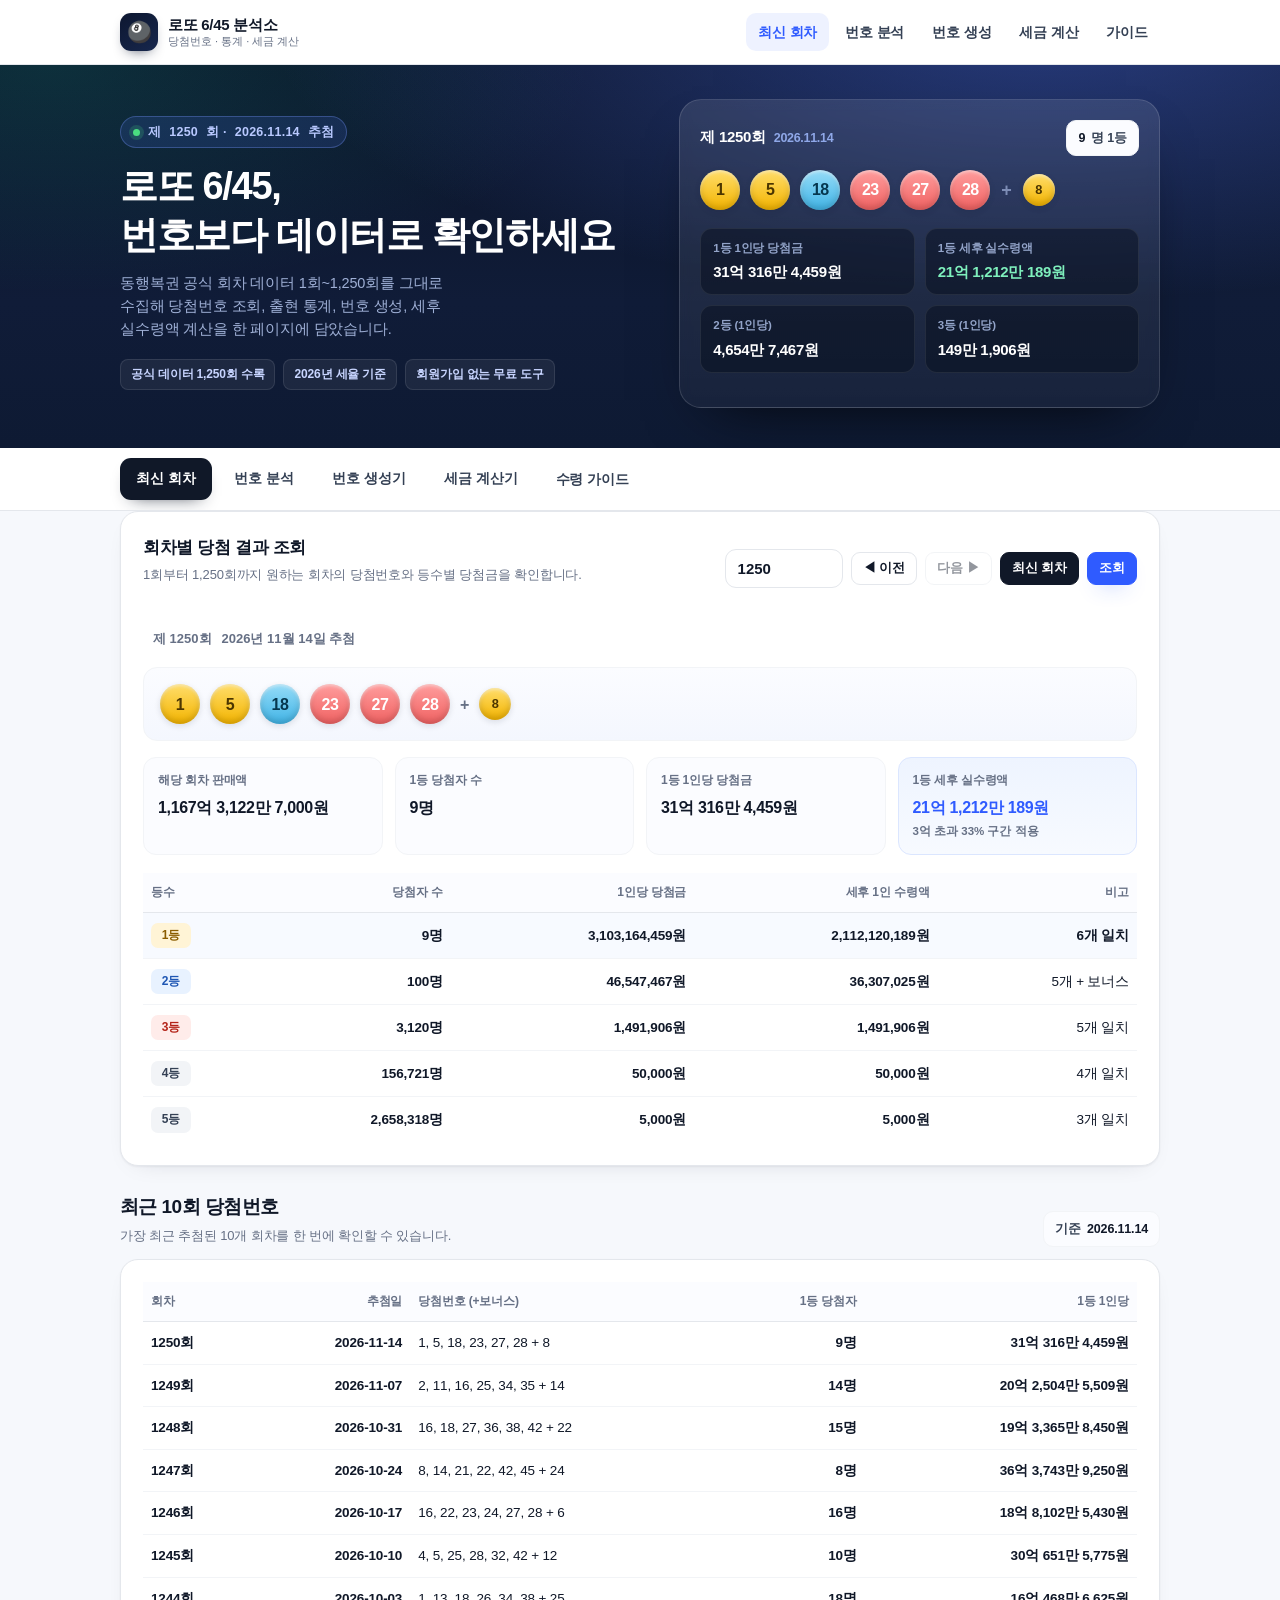
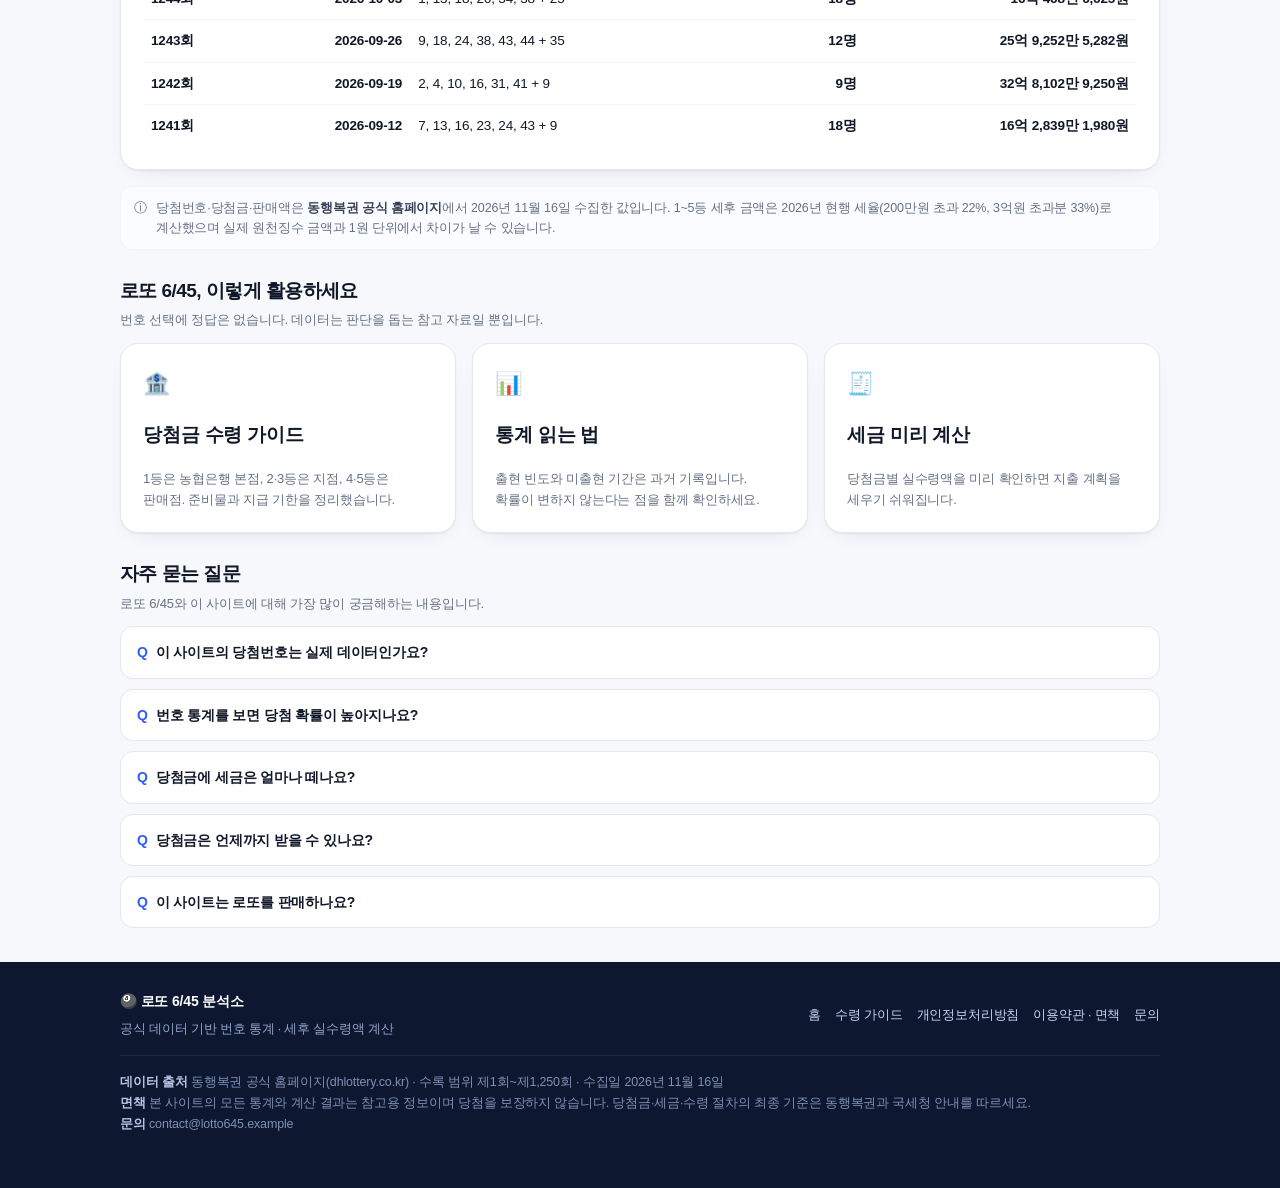
==== index.html @ b03dafe2 "Deploy static lotto 6/45 site to GitHub Pages" ====
<!DOCTYPE html>
<html lang="ko">
<head>
<meta charset="utf-8">
<meta name="viewport" content="width=device-width, initial-scale=1">
<title>로또 6/45 당첨번호 조회 · 번호 통계 · 세후 실수령액 계산 | 로또 분석소</title>
<meta name="description" content="동행복권 공식 데이터 1회~1,250회 기반 로또 6/45 분석 사이트. 최신 회차 당첨번호 조회, 번호별 출현 빈도·미출현·홀짝 통계, 조건 필터 번호 생성과 역대 당첨 시뮬레이션, 2026년 세율 기준 당첨금 세후 실수령액 계산기를 무료로 제공합니다.">
<meta name="keywords" content="로또, 로또645, 로또 당첨번호, 로또 번호 통계, 로또 세금, 로또 실수령액, 로또 번호 생성기, 동행복권">
<meta name="author" content="로또 6/45 분석소">
<meta name="robots" content="index, follow">
<link rel="canonical" href="https://lotto-tools.github.io/kr-lotto-645/">
<meta property="og:type" content="website">
<meta property="og:title" content="로또 6/45 당첨번호 조회 · 번호 통계 · 세후 실수령액 계산">
<meta property="og:description" content="공식 데이터 1,250회 기반 번호 통계와 당첨금 세금 계산기를 한 페이지에서. 회원가입 없이 무료로 이용하세요.">
<meta property="og:url" content="https://lotto-tools.github.io/kr-lotto-645/">
<meta property="og:locale" content="ko_KR">
<meta name="theme-color" content="#0d1730">
<meta property="og:image" content="https://lotto-tools.github.io/kr-lotto-645/assets/img/og-cover.png">
<meta property="og:image:width" content="1200">
<meta property="og:image:height" content="630">
<meta name="twitter:card" content="summary_large_image">
<meta name="twitter:title" content="로또 6/45 당첨번호 조회 · 번호 통계 · 세후 실수령액 계산">
<meta name="twitter:description" content="동행복권 공식 데이터 1,250회 기반 번호 통계와 당첨금 세금 계산기">
<meta name="twitter:image" content="https://lotto-tools.github.io/kr-lotto-645/assets/img/og-cover.png">

<link rel="icon" href="data:image/svg+xml,%3Csvg xmlns='http://www.w3.org/2000/svg' viewBox='0 0 64 64'%3E%3Crect width='64' height='64' rx='14' fill='%230d1730'/%3E%3Ccircle cx='32' cy='32' r='17' fill='%23ffd84d'/%3E%3Ccircle cx='25' cy='25' r='4' fill='%230d1730'/%3E%3Ccircle cx='39' cy='25' r='4' fill='%230d1730'/%3E%3Ccircle cx='25' cy='39' r='4' fill='%230d1730'/%3E%3Ccircle cx='39' cy='39' r='4' fill='%230d1730'/%3E%3C/svg%3E">
<link rel="stylesheet" href="assets/css/style.css">
<script type="application/ld+json">
{
  "@context": "https://schema.org",
  "@type": "WebSite",
  "name": "로또 6/45 분석소",
  "url": "https://lotto-tools.github.io/kr-lotto-645/",
  "description": "동행복권 공식 데이터를 기반으로 로또 6/45 당첨번호 조회, 번호 통계, 번호 생성 시뮬레이션, 당첨금 세금 계산을 제공하는 무료 정보 사이트",
  "inLanguage": "ko-KR"
}
</script>
<script type="application/ld+json">
{
  "@context": "https://schema.org",
  "@type": "FAQPage",
  "mainEntity": [
    {
      "@type": "Question",
      "name": "이 사이트의 당첨번호는 실제 데이터인가요?",
      "acceptedAnswer": {
        "@type": "Answer",
        "text": "네. 동행복권 공식 홈페이지의 회차별 조회 데이터를 그대로 수집해 제1회(2002년 12월 7일)부터 제1,250회(2026년 11월 14일)까지 저장했습니다. 당첨번호, 보너스번호, 등수별 당첨자 수와 당첨금, 회차 판매액을 모두 포함하며 임의로 만든 값은 없습니다."
      }
    },
    {
      "@type": "Question",
      "name": "번호 통계를 보면 당첨 확률이 높아지나요?",
      "acceptedAnswer": {
        "@type": "Answer",
        "text": "아니요. 로또 6/45는 매 회차 독립적으로 추첨되므로 어떤 번호 조합을 골라도 1등 확률은 1/8,145,060으로 같습니다. 통계는 지난 결과를 정리한 기록이며 미래를 예측하지 않습니다."
      }
    },
    {
      "@type": "Question",
      "name": "당첨금에 세금은 얼마나 떼나요?",
      "acceptedAnswer": {
        "@type": "Answer",
        "text": "200만원 이하는 비과세입니다. 200만원을 넘으면 전액에 22%(소득세 20% + 지방소득세 2%)가 적용되고, 3억원을 넘는 금액에는 33%(소득세 30% + 지방소득세 3%)가 적용됩니다."
      }
    },
    {
      "@type": "Question",
      "name": "당첨금은 언제까지 받을 수 있나요?",
      "acceptedAnswer": {
        "@type": "Answer",
        "text": "당첨금 지급개시일(추첨일 다음날)부터 1년 안에 수령해야 하며, 기한이 지나면 권리가 소멸해 받을 수 없습니다."
      }
    },
    {
      "@type": "Question",
      "name": "이 사이트는 로또를 판매하나요?",
      "acceptedAnswer": {
        "@type": "Answer",
        "text": "아니요. 정보 제공만 하는 비영리 분석 사이트로 복권 판매나 구매 대행을 하지 않습니다. 복권 구매는 만 19세 이상만 가능하며 동행복권 공식 판매점이나 공식 온라인 채널을 이용해야 합니다."
      }
    }
  ]
}
</script>
<!-- Google AdSense: 사이트 승인 후 이 자리에 애드센스 스크립트를 삽입합니다. -->
</head>
<body>

<header class="site-header">
  <div class="wrap header-inner">
    <a class="brand" href="index.html" aria-label="로또 6/45 분석소 홈">
      <span class="brand-mark" aria-hidden="true">🎱</span>
      <span class="brand-text">로또 6/45 분석소<small>당첨번호 · 통계 · 세금 계산</small></span>
    </a>
    <nav class="site-nav" aria-label="주요 메뉴">
      <a href="#latest" data-tab="latest" class="is-active">최신 회차</a>
      <a href="#stats" data-tab="stats">번호 분석</a>
      <a href="#generator" data-tab="generator">번호 생성</a>
      <a href="#calculator" data-tab="calculator">세금 계산</a>
      <a href="guide.html">가이드</a>
    </nav>
  </div>
</header>

<section class="hero">
  <div class="wrap hero-grid">
    <div>
      <p class="eyebrow"><span class="live-dot" aria-hidden="true"></span>제 <span id="heroRound">1250</span>회 · <span id="heroDate">2026.11.14</span> 추첨</p>
      <h1>로또 6/45,<br>번호보다 데이터로 확인하세요</h1>
      <p class="hero-sub">동행복권 공식 회차 데이터 1회~1,250회를 그대로 수집해 당첨번호 조회, 출현 통계, 번호 생성, 세후 실수령액 계산을 한 페이지에 담았습니다.</p>
      <div class="hero-badges">
        <span>공식 데이터 1,250회 수록</span>
        <span>2026년 세율 기준</span>
        <span>회원가입 없는 무료 도구</span>
      </div>
    </div>
    <div class="hero-card">
      <div class="hero-card-top">
        <div class="hero-round">제 <span id="heroRound2">1250</span>회<em id="heroDate2">2026.11.14</em></div>
        <span class="chip"><b id="heroWinners">9</b>명 1등</span>
      </div>
      <div class="hero-balls" id="heroBalls">
        <span class="ball b1">1</span>
        <span class="ball b1">5</span>
        <span class="ball b2">18</span>
        <span class="ball b3">23</span>
        <span class="ball b3">27</span>
        <span class="ball b3">28</span>
        <span class="hero-bonus-divider">+</span>
        <span class="ball b1 ball--sm">8</span>
      </div>
      <dl class="hero-prize">
        <div><dt>1등 1인당 당첨금</dt><dd id="heroPrize1">31억 316만 4,459원</dd></div>
        <div><dt>1등 세후 실수령액</dt><dd class="accent" id="heroPrize1Net">21억 1,212만 189원</dd></div>
        <div><dt>2등 (1인당)</dt><dd id="heroPrize2">4,654만 7,467원</dd></div>
        <div><dt>3등 (1인당)</dt><dd id="heroPrize3">149만 1,906원</dd></div>
      </dl>
    </div>
  </div>
</section>

<div class="tabbar">
  <div class="wrap tabbar-inner" role="tablist" aria-label="콘텐츠 탭">
    <button type="button" class="tab is-active" data-tab="latest" role="tab" aria-selected="true">최신 회차</button>
    <button type="button" class="tab" data-tab="stats" role="tab" aria-selected="false">번호 분석</button>
    <button type="button" class="tab" data-tab="generator" role="tab" aria-selected="false">번호 생성기</button>
    <button type="button" class="tab" data-tab="calculator" role="tab" aria-selected="false">세금 계산기</button>
    <a class="tab" href="guide.html">수령 가이드</a>
  </div>
</div>

<main class="wrap">

  <noscript>
    <div class="notice notice--warn" style="margin-bottom:16px;">
      <span aria-hidden="true">⚠</span>
      <p style="margin:0;">번호 통계·생성기·세금 계산기는 JavaScript로 동작합니다. 브라우저에서 JavaScript를 허용하면 모든 기능을 이용할 수 있으며, 최신 회차 정보와 안내는 그대로 확인할 수 있습니다.</p>
    </div>
  </noscript>

  <!-- ================= 최신 회차 ================= -->
  <section class="panel" id="panel-latest" role="tabpanel" aria-label="최신 회차">
    <div class="card">
      <div class="draw-head">
        <div>
          <h2 class="card-title">회차별 당첨 결과 조회</h2>
          <p class="card-desc">1회부터 1,250회까지 원하는 회차의 당첨번호와 등수별 당첨금을 확인합니다.</p>
        </div>
        <form class="lookup" id="lookupForm" autocomplete="off">
          <label class="sr-only" for="roundInput">조회할 회차</label>
          <input type="number" id="roundInput" min="1" max="1250" step="1" value="1250" inputmode="numeric">
          <button type="button" class="btn btn--sm" id="btnPrevRound" aria-label="이전 회차">◀ 이전</button>
          <button type="button" class="btn btn--sm" id="btnNextRound" aria-label="다음 회차">다음 ▶</button>
          <button type="button" class="btn btn--sm btn--dark" id="btnLatestRound">최신 회차</button>
          <button type="submit" class="btn btn--sm btn--primary">조회</button>
        </form>
      </div>

      <div id="drawCard">
        <div class="draw-round"><span id="drawRoundLabel">제 1250회</span><span id="drawDateLabel">2026년 11월 14일 추첨</span></div>
        <div class="draw-balls" id="drawBalls" style="margin:14px 0 16px;">
          <span class="ball b1">1</span><span class="ball b1">5</span><span class="ball b2">18</span>
          <span class="ball b3">23</span><span class="ball b3">27</span><span class="ball b3">28</span>
          <span class="plus">+</span><span class="ball b1 ball--sm">8</span>
        </div>
        <dl class="stat-grid" id="drawStats">
          <div class="stat"><dt>해당 회차 판매액</dt><dd id="statSales">1,167억 3,122만 7,000원</dd></div>
          <div class="stat"><dt>1등 당첨자 수</dt><dd id="statWinners">9명</dd></div>
          <div class="stat"><dt>1등 1인당 당첨금</dt><dd id="statPrize1">31억 316만 4,459원</dd></div>
          <div class="stat is-key"><dt>1등 세후 실수령액</dt><dd id="statNet1">21억 1,212만 189원<small>세율 33% 구간 적용</small></dd></div>
        </dl>

        <div class="table-scroll" style="margin-top:18px;">
          <table class="data" id="rankTable">
            <caption class="sr-only">회차별 등수별 당첨자 수와 당첨금</caption>
            <thead>
              <tr><th>등수</th><th>당첨자 수</th><th>1인당 당첨금</th><th>세후 1인 수령액</th><th>비고</th></tr>
            </thead>
            <tbody id="rankTableBody">
              <tr class="is-top"><td><span class="rank-badge r1">1등</span></td><td class="num">9명</td><td class="num">3,103,164,459원</td><td class="num">2,112,120,189원</td><td>6개 일치</td></tr>
            </tbody>
          </table>
        </div>
      </div>
    </div>

    <div class="section-head">
      <div>
        <h2>최근 10회 당첨번호</h2>
        <p>가장 최근 추첨된 10개 회차를 한 번에 확인할 수 있습니다.</p>
      </div>
      <span class="chip">기준 <b id="recentBase">2026.11.14</b></span>
    </div>
    <div class="card">
      <div class="table-scroll">
        <table class="data">
          <caption class="sr-only">최근 10회 당첨번호</caption>
          <thead>
            <tr><th>회차</th><th>추첨일</th><th style="text-align:left;">당첨번호 (+보너스)</th><th>1등 당첨자</th><th>1등 1인당</th></tr>
          </thead>
          <tbody id="recentTableBody">
            <tr><td class="num">1250회</td><td class="num">2026-11-14</td><td style="text-align:left;">1, 5, 18, 23, 27, 28 + 8</td><td class="num">9명</td><td class="num">31억 316만 4,459원</td></tr>
          </tbody>
        </table>
      </div>
    </div>

    <div class="notice" style="margin-top:16px;">
      <span aria-hidden="true">ⓘ</span>
      <p style="margin:0;">당첨번호·당첨금·판매액은 <b>동행복권 공식 홈페이지</b>에서 2026년 11월 16일 수집한 값입니다. 1~5등 세후 금액은 2026년 현행 세율(200만원 초과 22%, 3억원 초과분 33%)로 계산했으며 실제 원천징수 금액과 1원 단위에서 차이가 날 수 있습니다.</p>
    </div>
  </section>

  <!-- ================= 번호 분석 ================= -->
  <section class="panel" id="panel-stats" role="tabpanel" aria-label="번호 분석" hidden>
    <div class="card">
      <div class="draw-head">
        <div>
          <h2 class="card-title">번호 분석 대시보드</h2>
          <p class="card-desc">선택한 구간의 회차를 실시간으로 다시 계산합니다. 기준 구간: <b id="statsRangeLabel">최근 100회</b></p>
        </div>
        <div class="segmented" id="rangeSeg" role="group" aria-label="분석 구간 선택">
          <button type="button" data-range="10">최근 10회</button>
          <button type="button" data-range="30">30회</button>
          <button type="button" data-range="50">50회</button>
          <button type="button" data-range="100" class="is-active">100회</button>
          <button type="button" data-range="all">전체 1,250회</button>
        </div>
      </div>
      <div class="chip-row" id="statsSummary">
        <span class="chip">분석 회차 <b>100회</b></span>
        <span class="chip">총 600개 번호</span>
        <span class="chip">번호당 평균 출현 <b>13.3회</b></span>
        <span class="chip">총 판매액 <b>1조 1,662억</b></span>
      </div>
    </div>

    <div class="card">
      <h3 class="card-title">번호별 출현 빈도 (1~45)</h3>
      <p class="card-desc">색이 진할수록 해당 구간에서 자주 나온 번호입니다. 각 칸의 아래 숫자는 출현 횟수입니다.</p>
      <div class="heatmap" id="heatmap" aria-label="번호별 출현 빈도 히트맵"></div>
      <div class="divider"></div>
      <div class="freq-list" id="freqList" aria-label="번호별 출현 빈도 막대 그래프"></div>
    </div>

    <div class="grid-2">
      <div class="card">
        <h3 class="card-title">핫넘버 · 콜드넘버</h3>
        <p class="card-desc">선택 구간에서 가장 많이 나온 번호 6개와 가장 적게 나온 번호 6개입니다.</p>
        <div class="field">
          <div class="field-label"><strong>🔥 핫넘버</strong><span>많이 출현</span></div>
          <div class="balls-row" id="hotNumbers"></div>
        </div>
        <div class="field">
          <div class="field-label"><strong>❄️ 콜드넘버</strong><span>적게 출현</span></div>
          <div class="balls-row" id="coldNumbers"></div>
        </div>
      </div>
      <div class="card">
        <h3 class="card-title">미출현 기간 TOP 10</h3>
        <p class="card-desc">가장 최근 추첨부터 거슬러 올라가며 몇 회 연속 나오지 않았는지 계산합니다.</p>
        <div class="table-scroll">
          <table class="data">
            <thead><tr><th>순위</th><th>번호</th><th>연속 미출현</th><th>마지막 출현</th></tr></thead>
            <tbody id="gapTableBody"></tbody>
          </table>
        </div>
      </div>
    </div>

    <div class="card">
      <h3 class="card-title">홀짝 · 고저 · 번호대 분포</h3>
      <p class="card-desc">한 회차 당첨번호 6개의 구성 비율을 집계했습니다. 고저는 1~22를 저, 23~45를 고로 구분합니다.</p>
      <div class="grid-3" style="gap:24px;">
        <div>
          <div class="field-label"><strong>홀짝 비율</strong><span>홀 : 짝</span></div>
          <div id="oddEvenDist"></div>
        </div>
        <div>
          <div class="field-label"><strong>고저 비율</strong><span>저(1~22) : 고(23~45)</span></div>
          <div id="lowHighDist"></div>
        </div>
        <div>
          <div class="field-label"><strong>번호대별 분포</strong><span>구간별 누적 출현</span></div>
          <div id="bandDist"></div>
        </div>
      </div>
    </div>

    <div class="grid-2">
      <div class="card">
        <h3 class="card-title">당첨번호 합계 분포</h3>
        <p class="card-desc">6개 번호의 합계가 어느 구간에 몰려 있는지 보여줍니다. 평균 <b id="sumAvg">-</b>, 최소 <b id="sumMin">-</b>, 최대 <b id="sumMax">-</b>.</p>
        <div id="sumHist"></div>
      </div>
      <div class="card">
        <h3 class="card-title">연속번호 · 동반 출현</h3>
        <p class="card-desc">연속된 번호(예: 12·13)가 포함된 회차 비율과, 같은 회차에 함께 나온 횟수가 많은 번호 조합입니다.</p>
        <div id="consecDist" style="margin-bottom:8px;"></div>
        <div class="chip-row" id="pairList"></div>
      </div>
    </div>

    <div class="notice notice--warn" style="margin-top:16px;">
      <span aria-hidden="true">⚠</span>
      <p style="margin:0;"><b>통계는 참고 자료입니다.</b> 로또 6/45는 매 회차 독립적으로 추첨되는 무작위 게임입니다. 과거 출현 빈도가 높거나 낮다고 해서 다음 회차의 확률이 달라지지 않으며, 어떤 번호 조합도 당첨을 보장하지 않습니다.</p>
    </div>
  </section>

  <!-- ================= 번호 생성기 ================= -->
  <section class="panel" id="panel-generator" role="tabpanel" aria-label="번호 생성기" hidden>
    <div class="gen-layout">
      <div class="card">
        <h2 class="card-title">조건 필터 번호 생성기</h2>
        <p class="card-desc">고정수·제외수·홀짝 비율을 지정하면 조건에 맞는 5게임을 무작위로 만듭니다. 모든 조합은 매번 새로 뽑습니다.</p>

        <div class="field">
          <div class="field-label"><strong>고정수 <span id="fixedCount">0</span>/5</strong><span>반드시 포함할 번호 (최대 5개)</span></div>
          <div class="num-grid" id="fixedGrid" role="group" aria-label="고정수 선택"></div>
        </div>

        <div class="field">
          <div class="field-label"><strong>제외수 <span id="excludeCount">0</span>개</strong><span>절대 넣지 않을 번호 (여러 개 선택 가능)</span></div>
          <div class="num-grid" id="excludeGrid" role="group" aria-label="제외수 선택"></div>
        </div>

        <div class="field">
          <div class="field-label"><strong>홀짝 비율</strong><span>홀수 : 짝수</span></div>
          <label class="sr-only" for="oddEvenSelect">홀짝 비율</label>
          <select class="input" id="oddEvenSelect">
            <option value="any">무관 (아무 조합)</option>
            <option value="3:3" selected>3 : 3 (가장 흔한 비율)</option>
            <option value="4:2">4 : 2</option>
            <option value="2:4">2 : 4</option>
            <option value="5:1">5 : 1</option>
            <option value="1:5">1 : 5</option>
            <option value="6:0">6 : 0</option>
            <option value="0:6">0 : 6</option>
          </select>
        </div>

        <div class="field">
          <label class="check-line"><input type="checkbox" id="noConsecutive" checked> 연속번호 제외 (예: 12·13이 함께 나오지 않게)</label>
        </div>

        <div style="display:flex; gap:8px; flex-wrap:wrap;">
          <button type="button" class="btn btn--primary" id="btnGenerate">🎲 5게임 생성</button>
          <button type="button" class="btn" id="btnResetGen">초기화</button>
        </div>
      </div>

      <div class="card">
        <h3 class="card-title">생성 결과</h3>
        <p class="card-desc">각 게임의 <b>역대 조회</b>를 누르면 1~1,250회 전체와 대조해 몇 등에 해당했는지 바로 확인할 수 있습니다.</p>
        <div id="gameList" class="game-list">
          <div class="empty"><strong>아직 생성한 번호가 없습니다.</strong>왼쪽 조건을 정하고 ‘5게임 생성’을 눌러 주세요.</div>
        </div>
        <div class="notice" style="margin-top:14px;">
          <span aria-hidden="true">ⓘ</span>
          <p style="margin:0;">생성된 번호의 당첨 확률은 다른 번호와 완전히 같습니다. 이 도구는 조건 조합을 만들어 줄 뿐 당첨 가능성을 높이지 않습니다.</p>
        </div>
      </div>
    </div>

    <div class="card" style="margin-top:16px;">
      <h2 class="card-title">내 번호로 역대 당첨 조회 (시뮬레이터)</h2>
      <p class="card-desc">번호 6개를 직접 고르면, 그 조합이 1회~1,250회 역대 회차에서 1~5등에 몇 번 해당했는지 계산합니다.</p>
      <div class="num-grid" id="pickGrid" role="group" aria-label="내 번호 6개 선택"></div>
      <div style="display:flex; align-items:center; gap:10px; margin-top:14px; flex-wrap:wrap;">
        <span class="chip">선택 <b id="pickCount">0</b>/6</span>
        <button type="button" class="btn btn--primary" id="btnSimPick" disabled>역대 당첨 조회</button>
        <button type="button" class="btn" id="btnClearPick">선택 초기화</button>
      </div>
      <div id="simResult" style="margin-top:16px;"></div>
    </div>

    <div class="card">
      <h3 class="card-title">등수별 당첨 확률 (참고)</h3>
      <div class="table-scroll">
        <table class="data">
          <thead><tr><th>등수</th><th>조건</th><th>확률</th><th>1게임 기준</th></tr></thead>
          <tbody>
            <tr><td><span class="rank-badge r1">1등</span></td><td>6개 일치</td><td class="num">1 / 8,145,060</td><td>약 814만 게임 중 1</td></tr>
            <tr><td><span class="rank-badge r2">2등</span></td><td>5개 일치 + 보너스</td><td class="num">1 / 1,357,510</td><td>약 136만 게임 중 1</td></tr>
            <tr><td><span class="rank-badge r3">3등</span></td><td>5개 일치</td><td class="num">1 / 35,724</td><td>약 3.6만 게임 중 1</td></tr>
            <tr><td>4등</td><td>4개 일치</td><td class="num">1 / 733</td><td>약 733게임 중 1</td></tr>
            <tr><td>5등</td><td>3개 일치</td><td class="num">1 / 45</td><td>약 45게임 중 1</td></tr>
          </tbody>
        </table>
      </div>
    </div>
  </section>

  <!-- ================= 세금 계산기 ================= -->
  <section class="panel" id="panel-calculator" role="tabpanel" aria-label="세금 계산기" hidden>
    <div class="calc-layout">
      <div class="card">
        <h2 class="card-title">당첨금 실수령액 계산기</h2>
        <p class="card-desc">2026년 현행 소득세법 기준입니다. 당첨금을 입력하면 소득세·지방소득세와 세후 실수령액을 1원 단위로 계산합니다.</p>
        <div class="amount-box">
          <label class="sr-only" for="amountInput">당첨금</label>
          <input type="text" id="amountInput" inputmode="numeric" value="3,103,164,459" placeholder="당첨금 입력">
          <span class="won">원</span>
        </div>
        <div class="quick-row" id="quickRow">
          <button type="button" class="quick" data-amount="3103164459">1등 <b>31억</b></button>
          <button type="button" class="quick" data-amount="46547467">2등 <b>4,655만</b></button>
          <button type="button" class="quick" data-amount="1491906">3등 <b>149만</b></button>
          <button type="button" class="quick" data-amount="50000">4등 <b>5만</b></button>
          <button type="button" class="quick" data-amount="5000">5등 <b>5천</b></button>
          <button type="button" class="quick" data-amount="20000000">2천만</button>
          <button type="button" class="quick" data-amount="500000000">5억</button>
        </div>
        <div class="field" style="margin-top:16px; margin-bottom:0;">
          <label class="check-line"><input type="checkbox" id="costToggle"> 게임 구입금액 1,000원을 필요경비로 차감해 계산</label>
        </div>
        <div class="notice" style="margin-top:14px;">
          <span aria-hidden="true">ⓘ</span>
          <p style="margin:0;">원 단위 미만은 절사했습니다. <b>200만원 이하</b>는 비과세이며, <b>200만원을 넘으면 전액</b>이 과세 대상입니다(초과분만 과세하는 방식이 아닙니다).</p>
        </div>
      </div>

      <div class="card">
        <div class="result-hero">
          <div class="label">세후 실수령액</div>
          <div class="value" id="calcNet">21억 1,212만 189원</div>
          <div class="sub">세전 <b id="calcGross">3,103,164,459원</b> · 총 세금 <b id="calcTotalTax">991,044,270원</b> · 실효세율 <b id="calcRate">31.9%</b></div>
        </div>
        <div class="split-list">
          <div class="split-row"><span>소득세 (20% / 30%)</span><b id="calcIncomeTax">900,949,337원</b></div>
          <div class="split-row"><span>지방소득세 (2% / 3%)</span><b id="calcLocalTax">90,094,933원</b></div>
          <div class="split-row"><span>세금 합계</span><b id="calcTotalTax2">991,044,270원</b></div>
          <div class="split-row"><span>적용 구간</span><b id="calcBracket">3억원 초과</b></div>
        </div>
        <div class="divider"></div>
        <h3 class="card-title" style="font-size:15px;">세율 구간별 계산 내역</h3>
        <div class="table-scroll">
          <table class="data">
            <thead><tr><th>과세 구간</th><th>금액</th><th>세율</th><th>세금</th></tr></thead>
            <tbody id="calcBracketBody"></tbody>
          </table>
        </div>
      </div>
    </div>

    <div class="card">
      <h2 class="card-title">복권 당첨금 세금 구조 (2026년 기준)</h2>
      <div class="prose">
        <p>복권 당첨금은 소득세법상 <b>기타소득</b>으로 분류되어 원천징수됩니다. 당첨금을 받을 때 이미 세금이 빠진 금액을 수령하므로, 별도로 종합소득세 신고를 하지 않아도 됩니다(기타소득 분리과세).</p>
        <ul>
          <li><b>200만원 이하</b> — 비과세. 4등(5만원)·5등(5,000원)은 세금이 없습니다.</li>
          <li><b>200만원 초과 ~ 3억원 이하</b> — 당첨금 전액에 22% (소득세 20% + 지방소득세 2%).</li>
          <li><b>3억원 초과</b> — 3억원까지는 22%, 3억원을 넘는 금액에 33% (소득세 30% + 지방소득세 3%).</li>
        </ul>
        <p>예를 들어 1등 당첨금이 31억 316만 4,459원이라면, 3억원까지 6,600만원(22%)과 초과분 28억 316만 4,459원의 33%인 9억 2,504만 4,270원을 합해 9억 9,104만 4,270원을 세금으로 내고 21억 1,212만 189원을 받게 됩니다.</p>
        <p>실무에서는 당첨 복권 1게임의 구입금액 1,000원을 필요경비로 차감해 계산하는 경우가 있어, 세금이 최대 330원 적어질 수 있습니다. 위 계산기의 체크박스로 두 방식을 모두 확인할 수 있습니다.</p>
      </div>
      <p style="margin:14px 0 0; font-size:13px; color:var(--muted);">자세한 수령 절차와 준비물은 <a href="guide.html" style="color:var(--brand); font-weight:700;">당첨금 수령 가이드</a>에서 확인하세요.</p>
    </div>
  </section>

  <!-- ================= 공통 안내 ================= -->
  <div class="section-head">
    <div>
      <h2>로또 6/45, 이렇게 활용하세요</h2>
      <p>번호 선택에 정답은 없습니다. 데이터는 판단을 돕는 참고 자료일 뿐입니다.</p>
    </div>
  </div>
  <div class="grid-3">
    <a class="card" href="guide.html">
      <div style="font-size:22px; margin-bottom:8px;">🏦</div>
      <h3 class="card-title">당첨금 수령 가이드</h3>
      <p class="card-desc" style="margin:0;">1등은 농협은행 본점, 2·3등은 지점, 4·5등은 판매점. 준비물과 지급 기한을 정리했습니다.</p>
    </a>
    <a class="card" href="#stats" data-tab="stats">
      <div style="font-size:22px; margin-bottom:8px;">📊</div>
      <h3 class="card-title">통계 읽는 법</h3>
      <p class="card-desc" style="margin:0;">출현 빈도와 미출현 기간은 과거 기록입니다. 확률이 변하지 않는다는 점을 함께 확인하세요.</p>
    </a>
    <a class="card" href="#calculator" data-tab="calculator">
      <div style="font-size:22px; margin-bottom:8px;">🧾</div>
      <h3 class="card-title">세금 미리 계산</h3>
      <p class="card-desc" style="margin:0;">당첨금별 실수령액을 미리 확인하면 지출 계획을 세우기 쉬워집니다.</p>
    </a>
  </div>

  <div class="section-head">
    <div>
      <h2>자주 묻는 질문</h2>
      <p>로또 6/45와 이 사이트에 대해 가장 많이 궁금해하는 내용입니다.</p>
    </div>
  </div>
  <div class="faq">
    <details>
      <summary>이 사이트의 당첨번호는 실제 데이터인가요?</summary>
      <p>네. 동행복권 공식 홈페이지의 회차별 조회 데이터를 그대로 수집해 1회(2002년 12월 7일)부터 1,250회(2026년 11월 14일)까지 저장했습니다. 당첨번호, 보너스번호, 등수별 당첨자 수와 당첨금, 회차 판매액을 모두 포함하며 임의로 만든 값은 없습니다.</p>
    </details>
    <details>
      <summary>번호 통계를 보면 당첨 확률이 높아지나요?</summary>
      <p>아니요. 로또 6/45는 매 회차 독립적으로 추첨되므로 어떤 번호 조합을 골라도 1등 확률은 1/8,145,060으로 같습니다. 통계는 지난 결과를 정리한 기록이며 미래를 예측하지 않습니다. 번호 선택의 재미와 참고용으로만 활용하세요.</p>
    </details>
    <details>
      <summary>당첨금에 세금은 얼마나 떼나요?</summary>
      <p>200만원 이하는 비과세입니다. 200만원을 넘으면 전액에 22%(소득세 20% + 지방소득세 2%)가 적용되고, 3억원을 넘는 금액에는 33%(소득세 30% + 지방소득세 3%)가 적용됩니다. 세금 계산기에서 금액별로 바로 확인할 수 있습니다.</p>
    </details>
    <details>
      <summary>당첨금은 언제까지 받을 수 있나요?</summary>
      <p>당첨금 지급개시일(추첨일 다음날)부터 1년 안에 수령해야 하며, 기한이 지나면 권리가 소멸해 받을 수 없습니다. 마감 직전에 몰리지 않도록 여유 있게 방문하세요. 자세한 절차는 수령 가이드에 정리되어 있습니다.</p>
    </details>
    <details>
      <summary>이 사이트는 로또를 판매하나요?</summary>
      <p>아니요. 이 사이트는 정보 제공만 하는 비영리 분석 사이트로, 복권 판매나 구매 대행을 하지 않습니다. 복권 구매는 만 19세 이상만 가능하며, 반드시 동행복권 공식 판매점이나 공식 온라인 채널을 이용하세요.</p>
    </details>
  </div>

</main>

<footer class="site-footer">
  <div class="wrap">
    <div class="footer-top">
      <div>
        <div class="footer-brand">🎱 로또 6/45 분석소</div>
        <p style="margin:6px 0 0;">공식 데이터 기반 번호 통계 · 세후 실수령액 계산</p>
      </div>
      <nav class="footer-nav" aria-label="바닥글 메뉴">
        <a href="index.html">홈</a>
        <a href="guide.html">수령 가이드</a>
        <a href="privacy.html">개인정보처리방침</a>
        <a href="terms.html">이용약관 · 면책</a>
        <a href="mailto:contact@lotto645.example">문의</a>
      </nav>
    </div>
    <p class="footer-note">
      <b>데이터 출처</b> 동행복권 공식 홈페이지(dhlottery.co.kr) · 수록 범위 제1회~제1,250회 · 수집일 2026년 11월 16일<br>
      <b>면책</b> 본 사이트의 모든 통계와 계산 결과는 참고용 정보이며 당첨을 보장하지 않습니다. 당첨금·세금·수령 절차의 최종 기준은 동행복권과 국세청 안내를 따르세요.<br>
      <b>문의</b> contact@lotto645.example
    </p>
  </div>
</footer>

<script src="assets/js/lotto-core.js"></script>
<script src="assets/js/app.js"></script>
</body>
</html>
---- assets/css/style.css ----
@charset "utf-8";
/* ==========================================================================
   로또 6/45 분석소 — 공통 스타일
   ========================================================================== */

:root {
  --ink: #101828;
  --ink-2: #344054;
  --muted: #667085;
  --line: #e4e7ec;
  --line-soft: #f2f4f7;
  --bg: #f6f8fc;
  --card: #ffffff;
  --brand: #2f5bff;
  --brand-2: #6d8bff;
  --brand-soft: #eef2ff;
  --navy: #0d1730;
  --navy-2: #17274d;
  --gold: #f5b400;
  --green: #12b76a;
  --red: #f04438;
  --radius: 18px;
  --shadow: 0 1px 2px rgba(16, 24, 40, .05), 0 8px 24px -18px rgba(16, 24, 40, .25);
  --font: -apple-system, BlinkMacSystemFont, "Apple SD Gothic Neo", "Pretendard",
          "Malgun Gothic", "맑은 고딕", "Noto Sans KR", "Segoe UI", Roboto, sans-serif;
}

* { box-sizing: border-box; }

html { -webkit-text-size-adjust: 100%; scroll-behavior: smooth; }

body {
  margin: 0;
  font-family: var(--font);
  color: var(--ink);
  background: var(--bg);
  line-height: 1.6;
  letter-spacing: -.01em;
  word-break: keep-all;
  overflow-wrap: break-word;
}

a { color: inherit; text-decoration: none; }
button { font-family: inherit; cursor: pointer; }
img { max-width: 100%; }

.wrap { width: 100%; max-width: 1080px; margin: 0 auto; padding: 0 20px; }

.sr-only {
  position: absolute; width: 1px; height: 1px; margin: -1px;
  padding: 0; overflow: hidden; clip: rect(0 0 0 0); white-space: nowrap; border: 0;
}

/* ---------- 헤더 ---------- */
.site-header {
  position: sticky; top: 0; z-index: 60;
  background: rgba(255, 255, 255, .97);
  backdrop-filter: saturate(180%) blur(14px);
  -webkit-backdrop-filter: saturate(180%) blur(14px);
  border-bottom: 1px solid var(--line);
}
.header-inner { display: flex; align-items: center; gap: 18px; height: 64px; }
.brand { display: flex; align-items: center; gap: 10px; flex: 0 0 auto; }
.brand-mark {
  width: 38px; height: 38px; border-radius: 11px;
  display: grid; place-items: center; font-size: 20px;
  background: linear-gradient(145deg, var(--navy), var(--navy-2));
  box-shadow: 0 6px 14px -8px rgba(13, 23, 48, .9);
}
.brand-text { display: flex; flex-direction: column; line-height: 1.15; font-weight: 800; font-size: 15px; letter-spacing: -.02em; }
.brand-text small { font-weight: 500; font-size: 11px; color: var(--muted); letter-spacing: 0; margin-top: 2px; }
.site-nav { display: flex; gap: 4px; margin-left: auto; align-items: center; overflow-x: auto; scrollbar-width: none; }
.site-nav::-webkit-scrollbar { display: none; }
.site-nav a {
  white-space: nowrap; padding: 8px 12px; border-radius: 10px;
  font-size: 14px; font-weight: 600; color: var(--ink-2);
  transition: background .15s, color .15s;
}
.site-nav a:hover { background: var(--line-soft); color: var(--ink); }
.site-nav a.is-active { background: var(--brand-soft); color: var(--brand); }

/* ---------- 히어로 ---------- */
.hero {
  position: relative;
  color: #eaf0ff;
  background:
    radial-gradient(1200px 420px at 82% -10%, rgba(84, 120, 255, .40), transparent 65%),
    radial-gradient(900px 380px at 4% 0%, rgba(24, 190, 160, .16), transparent 60%),
    linear-gradient(180deg, #0b1428 0%, #101c38 62%, #0e1a33 100%);
  padding: 34px 0 40px;
  overflow: hidden;
}
.hero::after {
  content: "";
  position: absolute; inset: auto 0 -1px 0; height: 1px;
  background: linear-gradient(90deg, transparent, rgba(255,255,255,.14), transparent);
}
.hero-grid { display: grid; grid-template-columns: 1.05fr .95fr; gap: 28px; align-items: center; }
.eyebrow {
  display: inline-flex; align-items: center; gap: 8px;
  font-size: 12.5px; font-weight: 700; letter-spacing: .02em;
  color: #b9c9ff; background: rgba(74, 110, 240, .16);
  border: 1px solid rgba(122, 152, 255, .32);
  padding: 5px 12px; border-radius: 999px; margin: 0 0 14px;
}
.live-dot {
  width: 7px; height: 7px; border-radius: 50%; background: #4ade80;
  box-shadow: 0 0 0 4px rgba(74, 222, 128, .18);
}
.hero h1 {
  margin: 0 0 12px; font-size: clamp(26px, 3.5vw, 38px);
  line-height: 1.28; letter-spacing: -.035em; font-weight: 800; color: #fff;
}
.hero-sub { margin: 0; color: #9fb0d6; font-size: 14.5px; max-width: 46ch; }
.hero-badges { display: flex; flex-wrap: wrap; gap: 8px; margin-top: 18px; }
.hero-badges span {
  font-size: 12px; font-weight: 600; color: #c8d5ff;
  background: rgba(255, 255, 255, .06); border: 1px solid rgba(255, 255, 255, .10);
  padding: 5px 10px; border-radius: 8px;
}

.hero-card {
  background: linear-gradient(180deg, rgba(255,255,255,.10), rgba(255,255,255,.04));
  border: 1px solid rgba(255, 255, 255, .14);
  border-radius: 22px; padding: 20px 20px 18px;
  box-shadow: 0 26px 60px -34px rgba(0, 0, 0, .9);
  backdrop-filter: blur(6px);
}
.hero-card-top { display: flex; align-items: baseline; justify-content: space-between; gap: 10px; margin-bottom: 14px; }
.hero-round { font-size: 15px; font-weight: 800; color: #fff; letter-spacing: -.02em; }
.hero-round em { font-style: normal; color: #8fa8e8; font-weight: 600; font-size: 12.5px; margin-left: 8px; }
.hero-balls { display: flex; align-items: center; gap: 10px; flex-wrap: wrap; }
.hero-bonus-divider { color: #7d8db5; font-weight: 700; font-size: 18px; margin: 0 1px; }
.hero-prize { display: grid; grid-template-columns: 1fr 1fr; gap: 10px; margin-top: 18px; }
.hero-prize div { background: rgba(6, 12, 26, .45); border: 1px solid rgba(255,255,255,.08); border-radius: 12px; padding: 10px 12px; }
.hero-prize dt { font-size: 11.5px; color: #93a4c9; margin: 0 0 3px; font-weight: 600; }
.hero-prize dd { margin: 0; font-size: 15px; font-weight: 800; color: #fff; letter-spacing: -.02em; }
.hero-prize dd .unit { font-size: 12px; font-weight: 600; color: #a8b7d8; }
.hero-prize .accent { color: #7ff0bd; }

/* ---------- 공(ball) ---------- */
.ball {
  --size: 40px;
  width: var(--size); height: var(--size); flex: 0 0 auto;
  border-radius: 50%; display: inline-grid; place-items: center;
  font-weight: 800; font-size: calc(var(--size) * .40); letter-spacing: -.03em;
  color: #fff; font-variant-numeric: tabular-nums;
  box-shadow: inset 0 -3px 6px rgba(0,0,0,.16), inset 0 2px 3px rgba(255,255,255,.45), 0 2px 6px rgba(16,24,40,.12);
}
.ball.b1 { background: linear-gradient(180deg, #ffdd6b, #f3b400); color: #4b3500; }
.ball.b2 { background: linear-gradient(180deg, #96dcf8, #41b4e6); color: #06374f; }
.ball.b3 { background: linear-gradient(180deg, #ff9d9d, #f06262); color: #fff; }
.ball.b4 { background: linear-gradient(180deg, #c9c9c9, #9b9b9b); color: #fff; }
.ball.b5 { background: linear-gradient(180deg, #d3ec7c, #9dcb21); color: #2c3c00; }
.ball--sm { --size: 32px; }
.ball--xs { --size: 28px; }
.ball--lg { --size: 52px; }
.ball.is-dim { opacity: .28; }

.balls-row { display: flex; align-items: center; gap: 8px; flex-wrap: wrap; }

/* ---------- 탭 ---------- */
.tabbar {
  position: sticky; top: 64px; z-index: 55;
  background: rgba(255, 255, 255, .98);
  backdrop-filter: blur(10px);
  border-bottom: 1px solid var(--line);
}
.tabbar-inner { display: flex; gap: 6px; overflow-x: auto; scrollbar-width: none; padding-top: 10px; padding-bottom: 10px; }
.tabbar-inner::-webkit-scrollbar { display: none; }
.tab {
  border: 1px solid transparent; background: transparent; color: var(--ink-2);
  padding: 9px 15px; border-radius: 11px; font-size: 14px; font-weight: 700; white-space: nowrap;
  transition: .15s;
}
.tab:hover { background: var(--line-soft); }
.tab.is-active { background: var(--ink); color: #fff; box-shadow: 0 8px 18px -12px rgba(16,24,40,.9); }

/* ---------- 섹션 & 카드 ---------- */
main { padding: 26px 0 10px; }
.panel[hidden] { display: none; }
.panel { animation: fade .22s ease; }
@keyframes fade { from { opacity: 0; transform: translateY(4px); } to { opacity: 1; transform: none; } }

.card {
  background: var(--card); border: 1px solid var(--line); border-radius: var(--radius);
  padding: 22px; box-shadow: var(--shadow);
}
.card + .card, .stack > * + * { margin-top: 16px; }
.grid-2 { display: grid; grid-template-columns: 1fr 1fr; gap: 16px; }
.grid-3 { display: grid; grid-template-columns: repeat(3, 1fr); gap: 16px; }
.grid-2 > .card, .grid-3 > .card { margin-top: 0; }

.section-head { display: flex; align-items: flex-end; justify-content: space-between; gap: 14px; margin: 26px 0 12px; }
.section-head:first-child { margin-top: 0; }
.section-head h2 { margin: 0; font-size: 19px; font-weight: 800; letter-spacing: -.03em; }
.section-head p { margin: 4px 0 0; font-size: 13px; color: var(--muted); }
h2.card-title { margin: 0 0 4px; font-size: 17px; font-weight: 800; letter-spacing: -.02em; }
.card-desc { margin: 0 0 16px; font-size: 13px; color: var(--muted); }
.divider { height: 1px; background: var(--line-soft); margin: 16px 0; }

/* ---------- 최신 회차 ---------- */
.draw-head { display: flex; flex-wrap: wrap; align-items: center; justify-content: space-between; gap: 12px; margin-bottom: 16px; }
.draw-round { font-size: 22px; font-weight: 800; letter-spacing: -.03em; }
.draw-round span { font-size: 13px; font-weight: 600; color: var(--muted); margin-left: 10px; letter-spacing: 0; }
.draw-balls { display: flex; align-items: center; gap: 10px; flex-wrap: wrap; padding: 16px; border-radius: 14px; background: linear-gradient(180deg, #fbfcff, #f4f7fe); border: 1px solid var(--line-soft); }
.draw-balls .plus { color: var(--muted); font-weight: 700; }

.stat-grid { display: grid; grid-template-columns: repeat(4, 1fr); gap: 12px; }
.stat {
  background: #fbfcff; border: 1px solid var(--line-soft); border-radius: 13px; padding: 13px 14px;
}
.stat dt { margin: 0 0 4px; font-size: 12px; color: var(--muted); font-weight: 600; }
.stat dd { margin: 0; font-size: 16px; font-weight: 800; letter-spacing: -.02em; font-variant-numeric: tabular-nums; }
.stat dd small { display: block; font-size: 11.5px; font-weight: 600; color: var(--muted); letter-spacing: 0; margin-top: 2px; }
.stat.is-key { background: linear-gradient(180deg, #eef4ff, #f7faff); border-color: #dbe6ff; }
.stat.is-key dd { color: var(--brand); }

table.data { width: 100%; border-collapse: collapse; font-size: 13.5px; }
table.data th, table.data td { padding: 10px 8px; border-bottom: 1px solid var(--line-soft); text-align: right; vertical-align: middle; }
table.data th:first-child, table.data td:first-child { text-align: left; }
table.data.table-left th, table.data.table-left td { text-align: left; }
table.data thead th { font-size: 12px; color: var(--muted); font-weight: 700; border-bottom: 1px solid var(--line); background: #fbfcff; }
table.data tbody tr:last-child td { border-bottom: 0; }
table.data td.num { font-variant-numeric: tabular-nums; font-weight: 600; }
table.data tr.is-top td { background: #f7faff; font-weight: 700; }
.table-scroll { overflow-x: auto; -webkit-overflow-scrolling: touch; }

.rank-badge { display: inline-block; min-width: 40px; text-align: center; font-size: 12px; font-weight: 800; padding: 3px 8px; border-radius: 7px; background: var(--line-soft); color: var(--ink-2); }
.rank-badge.r1 { background: #fff4d6; color: #8a5c00; }
.rank-badge.r2 { background: #e8f2ff; color: #1e56b3; }
.rank-badge.r3 { background: #ffecea; color: #b42318; }

/* 회차 조회 */
.lookup { display: flex; gap: 8px; align-items: center; flex-wrap: wrap; }
.lookup input[type="number"] {
  width: 118px; padding: 10px 12px; border: 1px solid var(--line); border-radius: 11px;
  font-size: 15px; font-weight: 700; font-family: inherit; color: var(--ink);
  font-variant-numeric: tabular-nums;
}
.lookup input:focus, .amount-box:focus-within { outline: none; border-color: var(--brand); box-shadow: 0 0 0 3px rgba(47,91,255,.14); }
.btn {
  border: 1px solid var(--line); background: #fff; color: var(--ink);
  padding: 10px 14px; border-radius: 11px; font-size: 13.5px; font-weight: 700;
  transition: .15s; white-space: nowrap;
}
.btn:hover { border-color: #c8d0dd; background: #fafbff; }
.btn:active { transform: translateY(1px); }
.btn--primary { background: var(--brand); border-color: var(--brand); color: #fff; box-shadow: 0 10px 22px -14px rgba(47,91,255,.9); }
.btn--primary:hover { background: #204ae0; border-color: #204ae0; color: #fff; }
.btn--dark { background: var(--ink); border-color: var(--ink); color: #fff; }
.btn--dark:hover { background: #000; border-color: #000; color: #fff; }
.btn--ghost { background: transparent; }
.btn--sm { padding: 7px 11px; font-size: 12.5px; border-radius: 9px; }
.btn:disabled { opacity: .45; cursor: not-allowed; }

/* ---------- 세그먼트 ---------- */
.segmented { display: inline-flex; background: var(--line-soft); border-radius: 12px; padding: 4px; gap: 2px; flex-wrap: wrap; }
.segmented button {
  border: 0; background: transparent; padding: 8px 13px; border-radius: 9px;
  font-size: 13px; font-weight: 700; color: var(--muted);
}
.segmented button.is-active { background: #fff; color: var(--ink); box-shadow: 0 2px 8px rgba(16,24,40,.08); }

/* ---------- 통계 ---------- */
.chip-row { display: flex; flex-wrap: wrap; gap: 8px; }
.chip {
  display: inline-flex; align-items: center; gap: 6px;
  background: #fbfcff; border: 1px solid var(--line-soft); border-radius: 10px;
  padding: 7px 11px; font-size: 12.5px; font-weight: 600; color: var(--ink-2);
}
.chip b { color: var(--ink); font-weight: 800; }
.chip.hot { background: #fff5f2; border-color: #ffe0d6; }
.chip.cold { background: #eef5ff; border-color: #dbe9ff; }

.freq-list { display: grid; grid-template-columns: 1fr 1fr; gap: 4px 22px; margin-top: 4px; }
.freq-row { display: grid; grid-template-columns: 30px 1fr 58px; align-items: center; gap: 8px; font-size: 12.5px; }
.freq-row .n { font-weight: 800; font-variant-numeric: tabular-nums; text-align: center; border-radius: 6px; padding: 2px 0; color: #fff; }
.freq-row .n.b1 { background: #f3b400; color: #4b3500; }
.freq-row .n.b2 { background: #41b4e6; color: #06374f; }
.freq-row .n.b3 { background: #f06262; }
.freq-row .n.b4 { background: #9b9b9b; }
.freq-row .n.b5 { background: #9dcb21; color: #2c3c00; }
.freq-row .bar { height: 9px; background: var(--line-soft); border-radius: 6px; overflow: hidden; }
.freq-row .bar i { display: block; height: 100%; border-radius: 6px; background: linear-gradient(90deg, #4f7cff, #93b0ff); }
.freq-row .c { text-align: right; color: var(--muted); font-variant-numeric: tabular-nums; font-weight: 600; }
.freq-row .c b { color: var(--ink); }

.heatmap { display: grid; grid-template-columns: repeat(9, 1fr); gap: 7px; }
.hm {
  border-radius: 11px; padding: 9px 2px 8px; text-align: center;
  border: 1px solid rgba(16, 24, 40, .05);
  display: flex; flex-direction: column; gap: 1px; align-items: center;
}
.hm b { font-size: 14px; font-weight: 800; letter-spacing: -.03em; }
.hm span { font-size: 10.5px; font-weight: 700; opacity: .78; font-variant-numeric: tabular-nums; }

.ratio-row { display: grid; grid-template-columns: 64px 1fr 92px; align-items: center; gap: 10px; font-size: 13px; margin-bottom: 6px; }
.ratio-row .label { font-weight: 700; color: var(--ink-2); font-variant-numeric: tabular-nums; }
.ratio-row .bar { height: 10px; background: var(--line-soft); border-radius: 6px; overflow: hidden; }
.ratio-row .bar i { display: block; height: 100%; border-radius: 6px; background: linear-gradient(90deg, #6d8bff, #9ec0ff); }
.ratio-row .bar i.warm { background: linear-gradient(90deg, #ff9d6b, #ffc79a); }
.ratio-row .val { text-align: right; color: var(--muted); font-variant-numeric: tabular-nums; font-weight: 600; }
.ratio-row .val b { color: var(--ink); }

/* ---------- 번호 선택 그리드 ---------- */
.num-grid { display: grid; grid-template-columns: repeat(9, minmax(0, 1fr)); gap: 7px; }
.num-btn {
  position: relative;
  border: 1px solid var(--line); background: #fff; color: var(--ink-2);
  border-radius: 10px; padding: 9px 0; font-size: 13.5px; font-weight: 800;
  font-variant-numeric: tabular-nums; transition: .12s;
}
.num-btn:hover { border-color: #b9c4d8; background: #fafbff; }
.num-btn:disabled { opacity: .35; cursor: not-allowed; }
.num-btn.is-selected { color: #fff; border-color: transparent; box-shadow: inset 0 -2px 5px rgba(0,0,0,.15); }
.num-btn.is-selected.t1 { background: #f3b400; color: #4b3500; }
.num-btn.is-selected.t2 { background: #41b4e6; color: #06374f; }
.num-btn.is-selected.t3 { background: #f06262; }
.num-btn.is-selected.t4 { background: #9b9b9b; }
.num-btn.is-selected.t5 { background: #9dcb21; color: #2c3c00; }
.num-btn.is-excluded { background: #f2f4f7; color: #98a2b3; text-decoration: line-through; border-style: dashed; }
.num-btn.is-fixed { background: #101828; color: #fff; border-color: #101828; }
.num-btn.is-fixed::after {
  content: "고정"; position: absolute; top: -7px; left: 50%; transform: translateX(-50%);
  font-size: 8.5px; font-weight: 800; background: var(--brand); color: #fff;
  padding: 0 4px; border-radius: 4px; letter-spacing: 0; line-height: 1.5;
}

.gen-layout { display: grid; grid-template-columns: 1.15fr .85fr; gap: 16px; align-items: start; }
.field { margin-bottom: 18px; }
.field:last-child { margin-bottom: 0; }
.field-label { display: flex; align-items: center; justify-content: space-between; gap: 10px; margin-bottom: 8px; }
.field-label strong { font-size: 13.5px; font-weight: 800; }
.field-label span { font-size: 12px; color: var(--muted); }
select.input, input.input {
  width: 100%; padding: 10px 12px; border: 1px solid var(--line); border-radius: 11px;
  font-family: inherit; font-size: 14px; color: var(--ink); background: #fff;
}
select.input:focus, input.input:focus { outline: none; border-color: var(--brand); box-shadow: 0 0 0 3px rgba(47,91,255,.14); }
.check-line { display: flex; align-items: center; gap: 9px; font-size: 13.5px; font-weight: 600; color: var(--ink-2); }
.check-line input { width: 17px; height: 17px; accent-color: var(--brand); }

.game-list { display: grid; gap: 10px; }
.game {
  border: 1px solid var(--line); border-radius: 14px; padding: 13px 14px; background: #fff;
  display: flex; align-items: center; gap: 12px; flex-wrap: wrap;
}
.game-no { font-size: 12px; font-weight: 800; color: var(--muted); min-width: 34px; }
.game .balls-row { flex: 1 1 auto; gap: 6px; }
.game .btn { margin-left: auto; }
.empty {
  border: 1px dashed var(--line); border-radius: 14px; padding: 28px 18px; text-align: center;
  color: var(--muted); font-size: 13.5px; background: #fbfcff;
}
.empty strong { display: block; color: var(--ink-2); font-size: 14px; margin-bottom: 4px; }

.notice { display: flex; gap: 9px; align-items: flex-start; font-size: 12.5px; color: var(--muted); background: #fbfcff; border: 1px solid var(--line-soft); border-radius: 12px; padding: 11px 13px; }
.notice b { color: var(--ink-2); }
.notice--warn { background: #fffaeb; border-color: #fdecc8; color: #8a6100; }
.notice--warn b { color: #7a5400; }

.sim-summary { display: grid; grid-template-columns: repeat(5, 1fr); gap: 8px; margin-bottom: 14px; }
.sim-cell { background: #fbfcff; border: 1px solid var(--line-soft); border-radius: 12px; padding: 10px; text-align: center; }
.sim-cell b { display: block; font-size: 18px; font-weight: 800; letter-spacing: -.03em; }
.sim-cell span { font-size: 11.5px; color: var(--muted); font-weight: 600; }
.sim-cell.has b { color: var(--brand); }

.hit-list { display: grid; gap: 7px; max-height: 300px; overflow-y: auto; padding-right: 2px; }
.hit { display: flex; align-items: center; gap: 10px; padding: 8px 10px; border-radius: 10px; background: #fbfcff; border: 1px solid var(--line-soft); font-size: 12.5px; }
.hit .r { font-weight: 800; color: var(--ink); min-width: 66px; font-variant-numeric: tabular-nums; }
.hit .d { color: var(--muted); min-width: 82px; }
.hit .rank { font-weight: 800; color: var(--brand); }
.hit .prize { margin-left: auto; color: var(--muted); font-variant-numeric: tabular-nums; }

/* ---------- 세금 계산기 ---------- */
.calc-layout { display: grid; grid-template-columns: 1fr 1fr; gap: 16px; align-items: start; }
.amount-box {
  display: flex; align-items: center; gap: 8px; border: 1px solid var(--line); border-radius: 14px;
  padding: 6px 14px; background: #fff;
}
.amount-box input {
  flex: 1 1 auto; border: 0; outline: none; font-family: inherit; text-align: right;
  font-size: clamp(20px, 4.4vw, 28px); font-weight: 800; color: var(--ink); letter-spacing: -.03em;
  font-variant-numeric: tabular-nums; padding: 8px 0; background: transparent; min-width: 0;
}
.amount-box .won { font-weight: 700; color: var(--muted); font-size: 15px; }
.quick-row { display: flex; flex-wrap: wrap; gap: 7px; margin-top: 10px; }
.quick {
  border: 1px solid var(--line); background: #fff; border-radius: 999px; padding: 7px 12px;
  font-size: 12px; font-weight: 700; color: var(--ink-2);
}
.quick:hover { border-color: #c8d0dd; background: #fafbff; }
.quick b { color: var(--brand); }

.result-hero {
  background: linear-gradient(145deg, #0d1730, #1b2c55);
  color: #fff; border-radius: 16px; padding: 20px;
}
.result-hero .label { font-size: 12.5px; color: #a7b6d9; font-weight: 600; }
.result-hero .value { font-size: clamp(26px, 5vw, 34px); font-weight: 800; letter-spacing: -.04em; color: #7ff0bd; margin: 2px 0 10px; font-variant-numeric: tabular-nums; }
.result-hero .value small { font-size: 15px; font-weight: 700; color: #cfe0ff; margin-left: 4px; }
.result-hero .sub { font-size: 13px; color: #b6c5e6; }
.result-hero .sub b { color: #fff; font-variant-numeric: tabular-nums; }

.split-list { display: grid; gap: 8px; margin-top: 14px; }
.split-row { display: flex; align-items: center; justify-content: space-between; gap: 10px; font-size: 13.5px; padding: 9px 0; border-bottom: 1px dashed var(--line); }
.split-row:last-child { border-bottom: 0; }
.split-row span { color: var(--muted); }
.split-row b { font-weight: 800; font-variant-numeric: tabular-nums; }

/* ---------- 안내문 ---------- */
.prose { font-size: 14.5px; color: var(--ink-2); }
.prose h2 { font-size: 18px; margin: 0 0 8px; letter-spacing: -.02em; }
.prose h3 { font-size: 15.5px; margin: 22px 0 6px; letter-spacing: -.02em; }
.prose p { margin: 0 0 10px; }
.prose ul, .prose ol { margin: 0 0 12px; padding-left: 20px; }
.prose li { margin-bottom: 5px; }
.prose a { color: var(--brand); text-decoration: underline; text-underline-offset: 2px; }

.faq { display: grid; gap: 10px; }
.faq details {
  background: #fff; border: 1px solid var(--line); border-radius: 13px; padding: 14px 16px;
}
.faq details[open] { border-color: #d3ddf5; box-shadow: var(--shadow); }
.faq summary { cursor: pointer; font-weight: 700; font-size: 14px; list-style: none; display: flex; gap: 8px; align-items: flex-start; }
.faq summary::-webkit-details-marker { display: none; }
.faq summary::before { content: "Q"; color: var(--brand); font-weight: 800; flex: 0 0 auto; }
.faq details p { margin: 8px 0 0 20px; font-size: 13.5px; color: var(--ink-2); }

/* ---------- 푸터 ---------- */
.site-footer { margin-top: 34px; padding: 28px 0 40px; background: #0d1730; color: #93a4c9; font-size: 12.5px; }
.site-footer a { color: #c8d5f2; }
.site-footer a:hover { color: #fff; }
.footer-top { display: flex; flex-wrap: wrap; gap: 14px 22px; align-items: center; justify-content: space-between; padding-bottom: 16px; border-bottom: 1px solid rgba(255,255,255,.08); }
.footer-nav { display: flex; flex-wrap: wrap; gap: 14px; }
.footer-brand { font-weight: 800; color: #fff; font-size: 14px; }
.footer-note { margin-top: 16px; line-height: 1.7; color: #7f90b4; }
.footer-note b { color: #b9c7e6; font-weight: 700; }

/* ---------- 반응형 ---------- */
@media (max-width: 900px) {
  .hero-grid { grid-template-columns: minmax(0, 1fr); gap: 22px; }
  .gen-layout, .calc-layout { grid-template-columns: minmax(0, 1fr); }
  .gen-layout > *, .calc-layout > *, .grid-2 > *, .grid-3 > * { min-width: 0; }
  .freq-list { grid-template-columns: 1fr; }
  .stat-grid { grid-template-columns: repeat(2, 1fr); }
  .grid-3 { grid-template-columns: 1fr; }
}

@media (max-width: 680px) {
  .wrap { padding: 0 14px; }
  .header-inner { height: 58px; gap: 10px; }
  .brand-text small { display: none; }
  .site-nav { gap: 0; }
  .site-nav a { display: none; }
  .site-nav a[href$="guide.html"] { display: inline-flex; padding: 7px 11px; font-size: 13px; border: 1px solid var(--line); }
  .header-inner { justify-content: space-between; }
  .hero { padding: 24px 0 30px; }
  .hero h1 { font-size: 25px; }
  .hero-sub { font-size: 13.5px; }
  .hero-card { padding: 16px; border-radius: 18px; }
  .hero-balls { gap: 8px; }
  .hero .ball { --size: 34px; }
  .hero .ball--sm { --size: 26px; }
  .hero-bonus-divider { font-size: 15px; margin: 0; }
  .hero-prize { grid-template-columns: 1fr 1fr; gap: 8px; }
  .tabbar { top: 58px; }
  .tab { padding: 8px 12px; font-size: 13px; }
  .tabbar a.tab { display: none; }
  main { padding: 18px 0 6px; }
  .card { padding: 16px; border-radius: 16px; }
  .grid-2 { grid-template-columns: 1fr; }
  .section-head { margin: 20px 0 10px; }
  .section-head h2 { font-size: 17px; }
  .draw-round { font-size: 19px; }
  .draw-balls { padding: 12px; gap: 7px; }
  .draw-balls .ball { --size: 34px; }
  .stat { padding: 11px; }
  .stat dd { font-size: 14.5px; }
  table.data { font-size: 12.5px; }
  table.data th, table.data td { padding: 8px 5px; }
  .num-grid { grid-template-columns: repeat(6, minmax(0, 1fr)); gap: 6px; }
  .segmented { display: flex; width: 100%; }
  .segmented button { flex: 1 1 auto; padding: 8px 5px; font-size: 12px; white-space: nowrap; }
  .num-btn { padding: 8px 0; font-size: 13px; }
  .heatmap { grid-template-columns: repeat(6, 1fr); gap: 6px; }
  .sim-summary { grid-template-columns: repeat(3, 1fr); }
  .hit .d { display: none; }
  .hit .r { min-width: 58px; }
  .game { padding: 11px; gap: 9px; }
  .game .balls-row { gap: 5px; }
  .game .ball { --size: 30px; }
  .game .btn { margin-left: 0; width: 100%; }
  .amount-box input { font-size: 22px; }
  .result-hero { padding: 16px; }
  .result-hero .value { font-size: 24px; overflow-wrap: anywhere; }
  .result-hero .sub { font-size: 12px; }
  .quick { padding: 6px 10px; font-size: 11.5px; }
  .num-btn { padding: 7px 0; font-size: 12.5px; }
  .prose { font-size: 14px; }
  .footer-top { flex-direction: column; align-items: flex-start; }
}

@media (max-width: 360px) {
  .hero .ball { --size: 28px; }
  .hero .ball--sm { --size: 24px; }
  .hero-balls { gap: 6px; }
  .hero-bonus-divider { font-size: 13px; }
  .tab { padding: 8px 8px; font-size: 12.5px; }
  .draw-balls .ball { --size: 30px; }
  .stat dd { font-size: 13.5px; }
  .brand-text { font-size: 14px; }
}

@media (prefers-reduced-motion: reduce) {
  * { animation: none !important; transition: none !important; scroll-behavior: auto !important; }
}
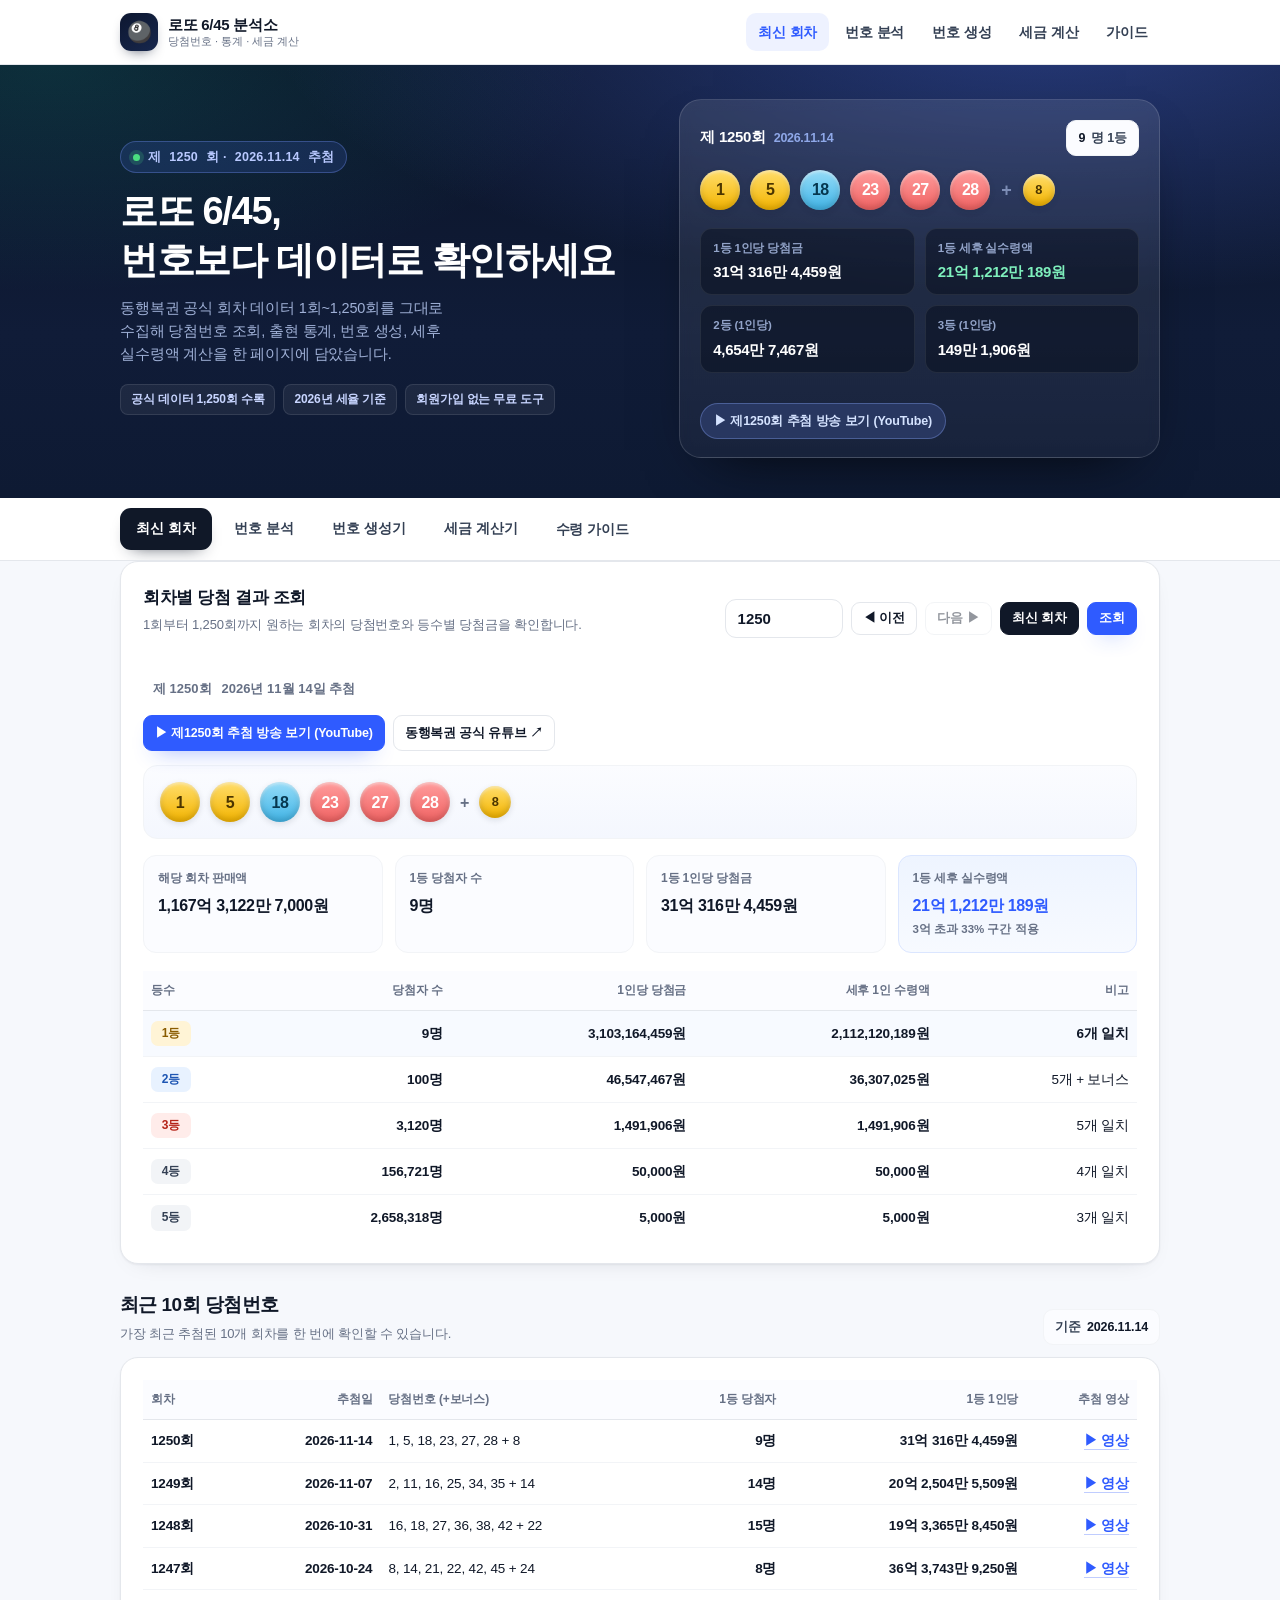
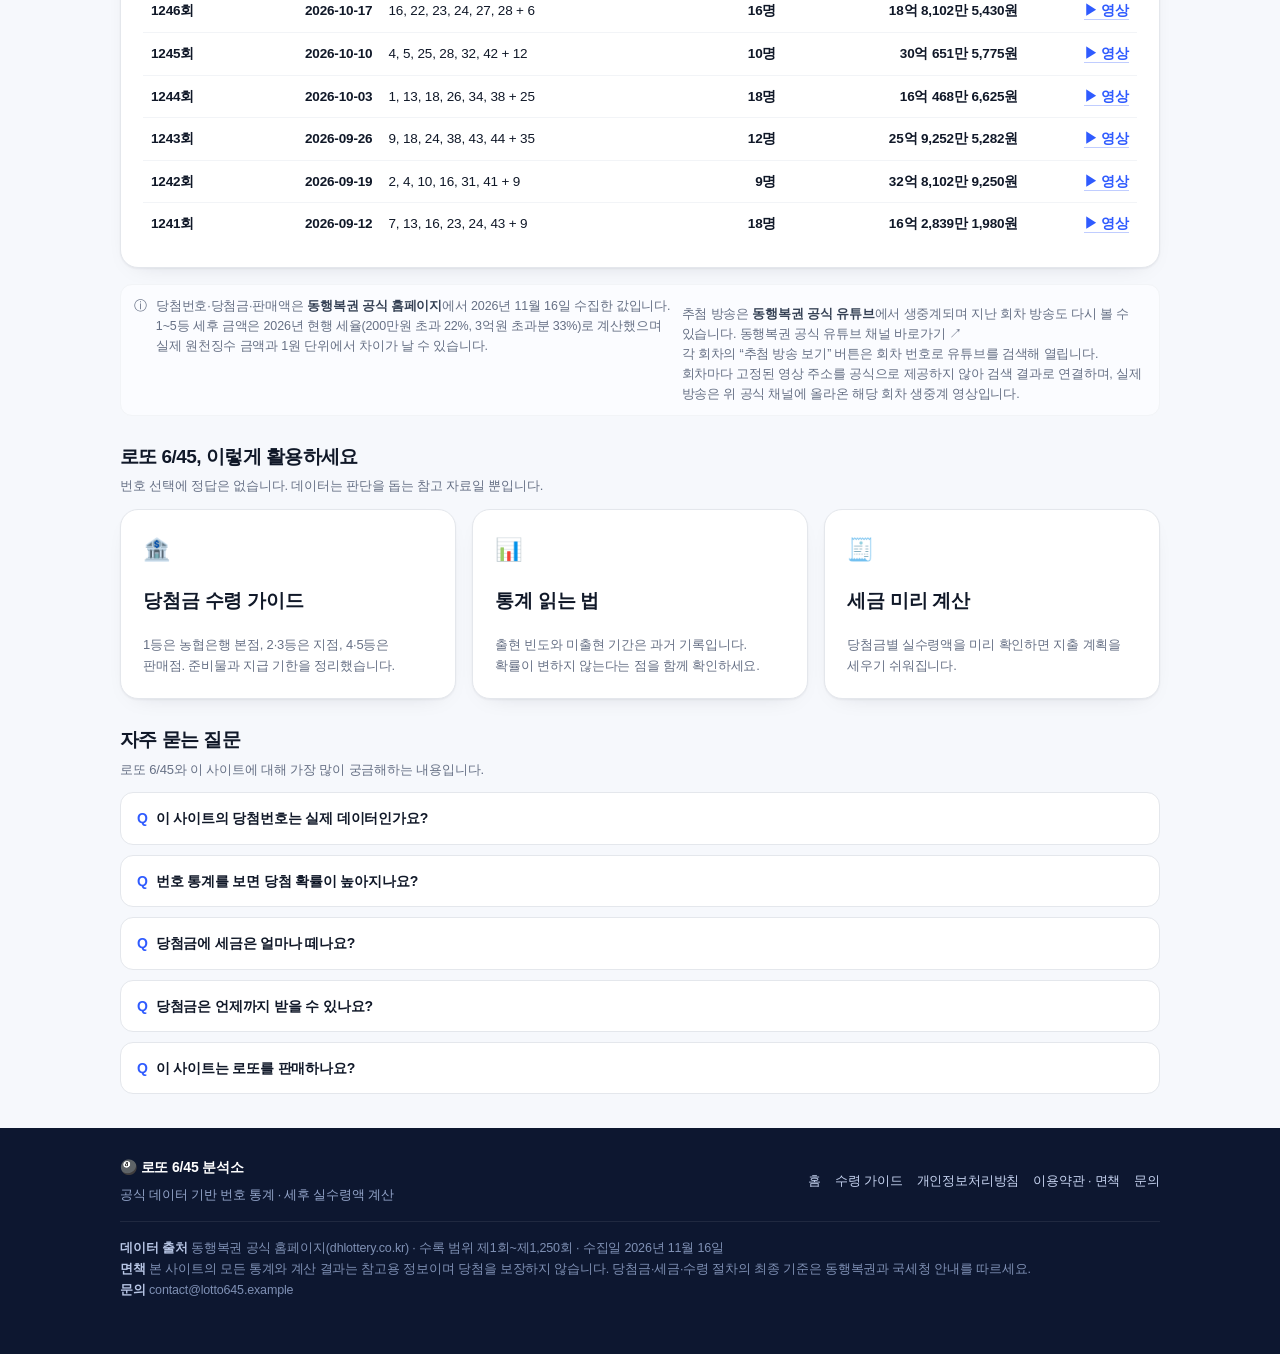
==== commit ad0dd9da: "회차별 유튜브 추첨 방송 링크 추가 - 최신 회차·조회 카드에 '제N회 추첨 방송 보기 (YouTube)' 버튼: 회차 번호로 유튜브 검색 - 동행복권 공식 유튜브 채널 링크를 h" ====
--- a/index.html
+++ b/index.html
@@ -136,6 +136,7 @@
         <div><dt>2등 (1인당)</dt><dd id="heroPrize2">4,654만 7,467원</dd></div>
         <div><dt>3등 (1인당)</dt><dd id="heroPrize3">149만 1,906원</dd></div>
       </dl>
+      <a class="hero-video" id="heroVideoLink" href="https://www.youtube.com/results?search_query=%EB%A1%9C%EB%98%90+1250%ED%9A%8C+%EC%B6%94%EC%B2%A8+%EB%B0%A9%EC%86%A1+%EB%8F%99%ED%96%89%EB%B3%B5%EA%B6%8C" target="_blank" rel="noopener noreferrer">▶ 제1250회 추첨 방송 보기 (YouTube)</a>
     </div>
   </div>
 </section>
@@ -179,6 +180,10 @@
 
       <div id="drawCard">
         <div class="draw-round"><span id="drawRoundLabel">제 1250회</span><span id="drawDateLabel">2026년 11월 14일 추첨</span></div>
+        <div class="video-row" id="drawVideoRow">
+          <a class="btn btn--sm btn--primary" id="drawVideoLink" href="https://www.youtube.com/results?search_query=%EB%A1%9C%EB%98%90+1250%ED%9A%8C+%EC%B6%94%EC%B2%A8+%EB%B0%A9%EC%86%A1+%EB%8F%99%ED%96%89%EB%B3%B5%EA%B6%8C" target="_blank" rel="noopener noreferrer">▶ 제1250회 추첨 방송 보기 (YouTube)</a>
+          <a class="btn btn--sm btn--ghost" id="drawChannelLink" href="https://www.youtube.com/@dhlottery" target="_blank" rel="noopener noreferrer">동행복권 공식 유튜브 ↗</a>
+        </div>
         <div class="draw-balls" id="drawBalls" style="margin:14px 0 16px;">
           <span class="ball b1">1</span><span class="ball b1">5</span><span class="ball b2">18</span>
           <span class="ball b3">23</span><span class="ball b3">27</span><span class="ball b3">28</span>
@@ -217,10 +222,10 @@
         <table class="data">
           <caption class="sr-only">최근 10회 당첨번호</caption>
           <thead>
-            <tr><th>회차</th><th>추첨일</th><th style="text-align:left;">당첨번호 (+보너스)</th><th>1등 당첨자</th><th>1등 1인당</th></tr>
+            <tr><th>회차</th><th>추첨일</th><th style="text-align:left;">당첨번호 (+보너스)</th><th>1등 당첨자</th><th>1등 1인당</th><th>추첨 영상</th></tr>
           </thead>
           <tbody id="recentTableBody">
-            <tr><td class="num">1250회</td><td class="num">2026-11-14</td><td style="text-align:left;">1, 5, 18, 23, 27, 28 + 8</td><td class="num">9명</td><td class="num">31억 316만 4,459원</td></tr>
+            <tr><td class="num">1250회</td><td class="num">2026-11-14</td><td style="text-align:left;">1, 5, 18, 23, 27, 28 + 8</td><td class="num">9명</td><td class="num">31억 316만 4,459원</td><td class="num"><a class="video-link" href="https://www.youtube.com/results?search_query=%EB%A1%9C%EB%98%90+1250%ED%9A%8C+%EC%B6%94%EC%B2%A8+%EB%B0%A9%EC%86%A1+%EB%8F%99%ED%96%89%EB%B3%B5%EA%B6%8C" target="_blank" rel="noopener noreferrer">▶ 영상</a></td></tr>
           </tbody>
         </table>
       </div>
@@ -229,6 +234,8 @@
     <div class="notice" style="margin-top:16px;">
       <span aria-hidden="true">ⓘ</span>
       <p style="margin:0;">당첨번호·당첨금·판매액은 <b>동행복권 공식 홈페이지</b>에서 2026년 11월 16일 수집한 값입니다. 1~5등 세후 금액은 2026년 현행 세율(200만원 초과 22%, 3억원 초과분 33%)로 계산했으며 실제 원천징수 금액과 1원 단위에서 차이가 날 수 있습니다.</p>
+      <p style="margin:0; margin-top:8px;">추첨 방송은 <b>동행복권 공식 유튜브</b>에서 생중계되며 지난 회차 방송도 다시 볼 수 있습니다. <a href="https://www.youtube.com/@dhlottery" target="_blank" rel="noopener noreferrer">동행복권 공식 유튜브 채널 바로가기 ↗</a><br>
+      각 회차의 “추첨 방송 보기” 버튼은 회차 번호로 유튜브를 검색해 열립니다. 회차마다 고정된 영상 주소를 공식으로 제공하지 않아 검색 결과로 연결하며, 실제 방송은 위 공식 채널에 올라온 해당 회차 생중계 영상입니다.</p>
     </div>
   </section>
 
--- a/assets/css/style.css
+++ b/assets/css/style.css
@@ -137,6 +137,22 @@
 .hero-prize dd { margin: 0; font-size: 15px; font-weight: 800; color: #fff; letter-spacing: -.02em; }
 .hero-prize dd .unit { font-size: 12px; font-weight: 600; color: #a8b7d8; }
 .hero-prize .accent { color: #7ff0bd; }
+.hero-video {
+  display: inline-flex; align-items: center; gap: 6px; margin-top: 14px;
+  font-size: 12.5px; font-weight: 700; color: #d5e3ff; text-decoration: none;
+  background: rgba(109, 139, 255, .18); border: 1px solid rgba(140, 170, 255, .34);
+  border-radius: 999px; padding: 7px 13px;
+}
+.hero-video:hover { background: rgba(109, 139, 255, .34); color: #fff; }
+
+/* ---------- 유튜브 추첨 방송 링크 ---------- */
+.video-row { display: flex; flex-wrap: wrap; align-items: center; gap: 8px; margin-top: 12px; }
+.video-row:empty { display: none; }
+a.video-link {
+  color: var(--brand); font-weight: 700; text-decoration: none; white-space: nowrap;
+  border-bottom: 1px solid rgba(47, 91, 255, .3); padding-bottom: 1px;
+}
+a.video-link:hover { color: #1f45e0; border-bottom-color: #1f45e0; }
 
 /* ---------- 공(ball) ---------- */
 .ball {
